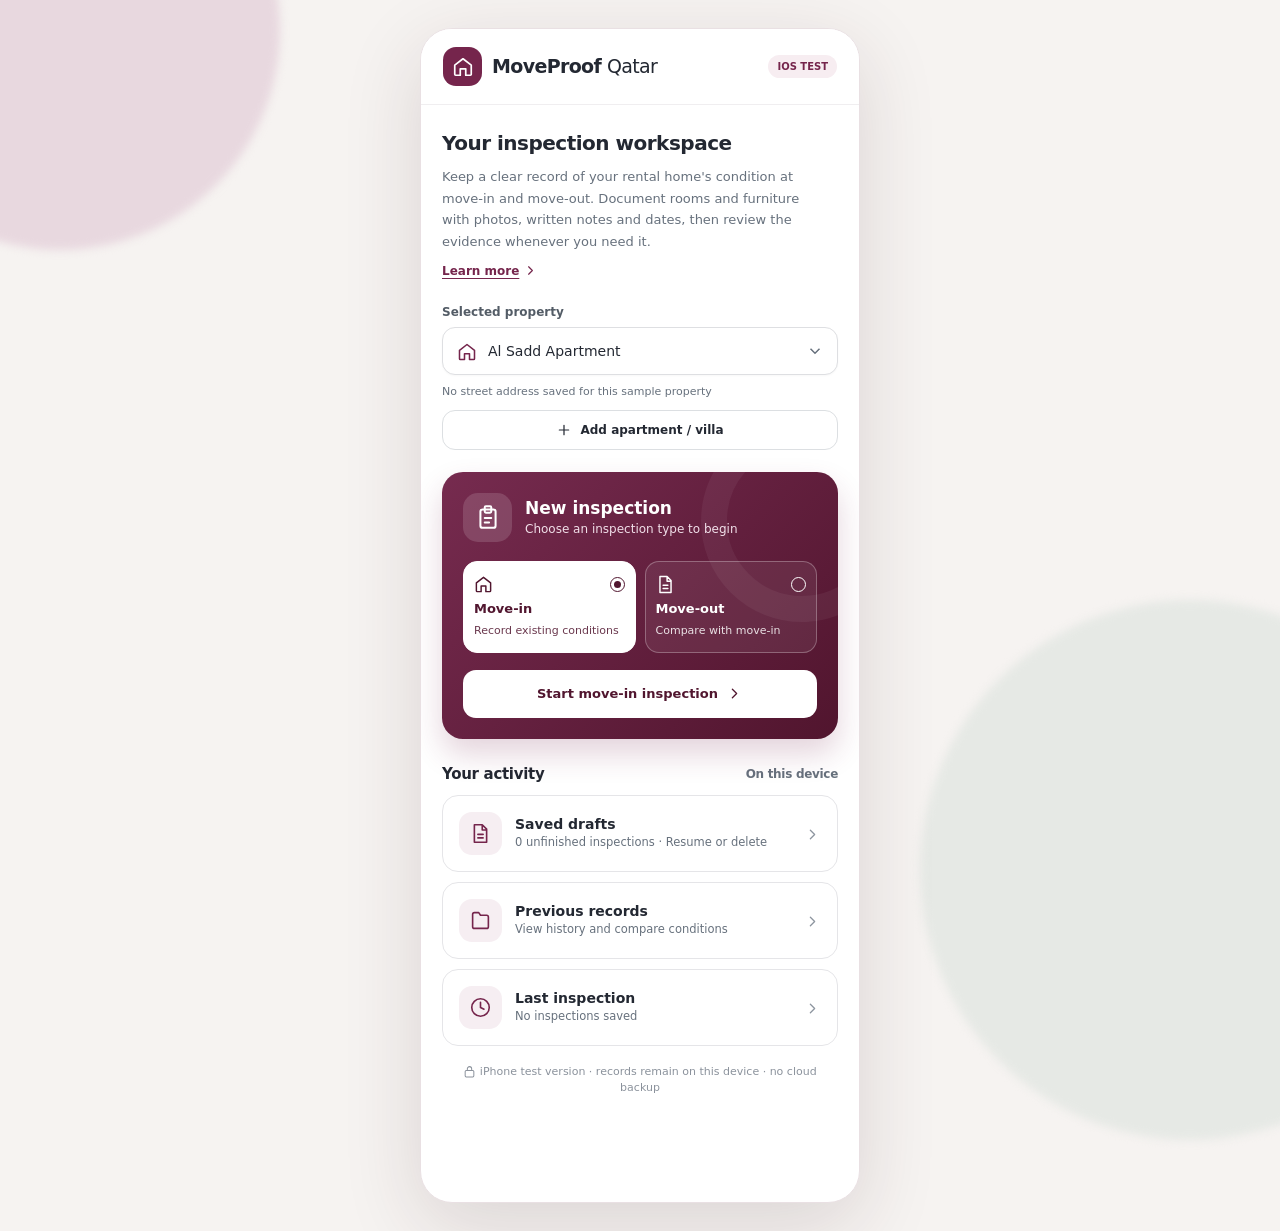
==== docs/index.html @ 50f8988c "Add installable iPhone Safari PWA test build under docs" ====
<!doctype html>
<html lang="en">
<head>
  <meta charset="utf-8">
  <meta name="viewport" content="width=device-width, initial-scale=1, viewport-fit=cover">
  <meta name="theme-color" content="#6b193a">
  <meta name="apple-mobile-web-app-capable" content="yes">
  <meta name="apple-mobile-web-app-status-bar-style" content="default">
  <meta name="apple-mobile-web-app-title" content="MoveProof">
  <meta name="format-detection" content="telephone=no">
  <link rel="manifest" href="./manifest.webmanifest">
  <link rel="icon" type="image/png" href="./icon-192.png">
  <link rel="apple-touch-icon" href="./icon-180.png">
  <meta name="description" content="MoveProof Qatar – local rental property condition inspection prototype">
  <title>MoveProof Qatar · iPhone Test</title>
  <link rel="stylesheet" href="styles.css">
  <script defer src="pwa-media.js"></script>
  <script defer src="app.js"></script>
  <script defer src="pwa-init.js"></script>
</head>
<body>
  <div class="ambient ambient-one" aria-hidden="true"></div>
  <div class="ambient ambient-two" aria-hidden="true"></div>
  <div class="app-frame">
    <main id="app" class="app-surface" aria-live="off"></main>
  </div>
  <div id="toast" class="toast" role="status" aria-live="polite"></div>
  <dialog id="camera-dialog" class="camera-dialog" aria-label="Camera capture">
    <div class="camera-header"><span class="camera-eyebrow">MOVEPROOF · CAMERA</span><button class="icon-btn on-dark" data-camera="close" aria-label="Close camera">✕</button></div>
    <div class="camera-video-wrap"><video id="camera-video" autoplay muted playsinline aria-label="Live camera preview"></video><div class="camera-crosshair" aria-hidden="true"></div></div>
    <p id="camera-hint" class="camera-hint">Position the item clearly in the frame.</p>
    <p class="video-shutter-hint">Tap for photo · Use Record video to capture video</p>
    <div class="camera-actions"><button class="secondary-btn camera-cancel" data-camera="close">Cancel</button><button id="camera-shutter" type="button" class="camera-shutter" data-camera="capture" aria-label="Tap to take photo, hold to open video recorder"><span></span></button><button type="button" class="secondary-btn camera-video-btn" data-camera="record-video" aria-label="Open phone video recorder">Video</button></div>
  </dialog>
  <dialog id="photo-dialog" class="photo-dialog" aria-label="Full photo viewer">
    <div class="photo-view-head"><span id="photo-caption">Saved photograph</span><button type="button" class="photo-view-close" data-photo="close" aria-label="Close full photograph">✕</button></div>
    <div id="photo-stage" class="photo-stage" aria-label="Full photograph; pinch to zoom and drag to pan"><img id="photo-full" alt="Full saved condition photograph" draggable="false"></div>
    <div class="photo-view-controls"><button type="button" data-photo="out" aria-label="Zoom out">−</button><output id="photo-zoom-value">100%</output><button type="button" data-photo="in" aria-label="Zoom in">+</button><button type="button" data-photo="reset">Fit</button></div>
  </dialog>
  <input type="file" id="pwa-photo-capture" accept="image/*" capture="environment" hidden aria-label="Take photo with iPhone camera">
  <input type="file" id="pwa-video-capture" accept="video/*" capture="environment" hidden aria-label="Record video with iPhone camera">
  <input type="file" id="pwa-video-library" accept="video/*" hidden aria-label="Choose saved video">
  <dialog id="pwa-video-dialog" class="pwa-video-dialog" aria-label="Saved video player">
    <div class="pwa-video-head"><span id="pwa-video-caption">Saved inspection video</span><button type="button" id="pwa-video-close" aria-label="Close video">✕</button></div>
    <video id="pwa-video-player" controls playsinline preload="metadata"></video>
    <div class="pwa-video-actions"><button type="button" id="pwa-video-share" class="action-btn">Share / Save copy</button><span>To save to Photos, use the iPhone share sheet.</span></div>
  </dialog>
  <input type="file" id="gallery-input" accept="image/*" hidden aria-label="Choose photograph from device">
  <dialog id="confirm-dialog" class="confirm-dialog" role="alertdialog" aria-modal="true" aria-labelledby="confirm-title" aria-describedby="confirm-description">
    <div class="confirm-panel">
      <div class="confirm-mark" aria-hidden="true">!</div>
      <h2 id="confirm-title">Confirm deletion</h2>
      <p id="confirm-description">This cannot be undone.</p>
      <div class="confirm-actions">
        <button type="button" id="confirm-cancel" class="outline-btn">Cancel</button>
        <button type="button" id="confirm-accept" class="action-btn danger-btn">Delete</button>
      </div>
    </div>
  </dialog>
</body>
</html>
---- docs/styles.css ----
:root{font-family:Inter,ui-sans-serif,system-ui,-apple-system,BlinkMacSystemFont,"Segoe UI",Roboto,Arial,sans-serif;font-synthesis:none;color:#232832;background:#f6f3f1;--wine:#75254c;--wine-dark:#51162f;--wine-soft:#f7edf1;--ink:#232832;--secondary:#67717d;--muted:#98a1ab;--line:#e5e5e8;--card:#fff;--canvas:#faf9f7;--green:#24775e;--green-bg:#edf8f3;--amber:#9b641c;--amber-bg:#fff7e9;--shadow:0 22px 80px rgba(56,27,38,.14)}*{box-sizing:border-box}html,body{margin:0;min-height:100%;scroll-behavior:smooth}body{display:flex;justify-content:center;align-items:flex-start;min-height:100vh;padding:28px 14px;isolation:isolate}button,input,textarea,select{font:inherit}button{cursor:pointer}button:disabled{cursor:not-allowed;opacity:.45}input,textarea,select{accent-color:var(--wine)}:focus-visible{outline:3px solid #b780a0;outline-offset:3px}.ambient{position:fixed;z-index:-1;border-radius:50%;filter:blur(4px)}.ambient-one{width:440px;height:440px;top:-190px;left:-160px;background:#e8d8df}.ambient-two{width:540px;height:540px;right:-180px;bottom:-240px;background:#e6e9e5}.app-frame{width:min(100%,440px);min-height:calc(100dvh - 56px);border:1px solid #e9e0e3;background:#fff;border-radius:32px;overflow:hidden;box-shadow:var(--shadow)}.app-surface{min-height:calc(100dvh - 58px);position:relative}.topbar{height:72px;padding:12px 22px;display:flex;align-items:center;justify-content:space-between;background:#fff;border-bottom:1px solid #f0eef0}.brand{display:flex;align-items:center;gap:10px;min-width:0}.brandmark{background:var(--wine);color:#fff;display:grid;place-items:center;width:39px;height:39px;border-radius:13px}.brandname{font-weight:800;letter-spacing:-.6px;font-size:17px}.brandsub{font-size:10px;letter-spacing:.2px;color:var(--secondary);font-weight:800}.chip{font-size:10px;font-weight:800;color:var(--wine);background:var(--wine-soft);border-radius:99px;padding:6px 9px;white-space:nowrap}.page{padding:22px 21px 105px}.page.dashboard{padding-top:26px}.eyebrow{color:var(--wine);font-size:11px;font-weight:800;letter-spacing:.2px;text-transform:uppercase}.headline{font-size:29px;line-height:1.14;letter-spacing:-1.15px;margin:8px 0 10px;font-weight:780}.subhead{font-size:13px;line-height:1.5;color:var(--secondary);margin:0}.section-title{font-size:15px;font-weight:800;letter-spacing:-.3px;margin:26px 0 12px;display:flex;justify-content:space-between;align-items:center}.section-title small{font-size:12px;color:var(--secondary);font-weight:600}.field-label{display:block;font-size:12px;color:#535c66;font-weight:750;margin:0 0 8px}.input,.select,.textarea{width:100%;min-height:48px;border:1px solid #dedfe2;border-radius:13px;padding:12px 14px;background:#fff;color:var(--ink);font-size:14px;box-shadow:0 1px 2px #1f1e2408}.textarea{min-height:94px;resize:vertical;line-height:1.5}.select{appearance:none;padding-right:36px;background-image:url("data:image/svg+xml,%3Csvg xmlns='http://www.w3.org/2000/svg' width='18' height='18' viewBox='0 0 24 24' fill='none' stroke='%2367717d' stroke-width='2'%3E%3Cpath d='m6 9 6 6 6-6'/%3E%3C/svg%3E");background-repeat:no-repeat;background-position:right 13px center}.input::placeholder,.textarea::placeholder{color:#a2a7ae}.card{background:var(--card);border:1px solid var(--line);border-radius:18px;box-shadow:0 5px 22px #24232e05}.card.soft{background:var(--canvas)}.card-pad{padding:17px}.property-box{position:relative;margin:23px 0 22px}.property-box .select{padding-left:45px;background-color:#fff}.field-icon{position:absolute;left:15px;top:37px;color:var(--wine)}.icon{display:inline-flex;align-items:center;justify-content:center;flex:none;width:20px;height:20px;vertical-align:middle}.icon svg{width:100%;height:100%;stroke:currentColor;fill:none;stroke-width:1.85;stroke-linecap:round;stroke-linejoin:round}.hero-card{border-radius:21px;background:linear-gradient(135deg,#762b4f,#51152e);padding:21px;color:white;box-shadow:0 15px 30px #75254c32;position:relative;overflow:hidden}.hero-card:after{content:"";position:absolute;width:150px;height:150px;right:-65px;top:-52px;border:26px solid #ffffff0d;border-radius:50%;pointer-events:none}.hero-top{display:flex;gap:13px;align-items:center}.hero-icon{width:49px;height:49px;border-radius:15px;background:#ffffff24;display:grid;place-items:center}.hero-top h2{font-size:17px;margin:0 0 4px}.hero-top p{font-size:12px;margin:0;color:#f1dfe9}.choice-grid{margin:19px 0 17px;display:grid;grid-template-columns:1fr 1fr;gap:9px}.choice{background:#ffffff12;border:1.5px solid #ffffff47;border-radius:14px;padding:13px 10px;display:grid;gap:7px;color:#fff;text-align:left;min-height:92px}.choice.selected{background:#fff;color:var(--wine-dark);border-color:white}.choice .choice-header{display:flex;justify-content:space-between;align-items:center;gap:4px;font-size:13px;font-weight:800}.choice .mini-text{font-size:11px;line-height:1.3;opacity:.85}.choice .radio-dot{border:1.5px solid currentColor;border-radius:50%;width:15px;height:15px;display:grid;place-items:center}.choice.selected .radio-dot:after{content:"";width:7px;height:7px;border-radius:50%;background:currentColor}.action-btn,.secondary-btn,.outline-btn{display:inline-flex;align-items:center;justify-content:center;gap:8px;border:0;border-radius:13px;font-weight:760;font-size:13px;min-height:48px;padding:11px 15px;transition:transform .15s,background .15s}.action-btn:active,.outline-btn:active{transform:scale(.99)}.action-btn{color:#fff;background:var(--wine)}.action-btn:hover:not(:disabled){background:var(--wine-dark)}.action-btn.light{background:white;color:var(--wine-dark)}.outline-btn,.secondary-btn{background:#fff;border:1px solid #dcdfe2;color:var(--ink)}.outline-btn:hover:not(:disabled),.secondary-btn:hover:not(:disabled){background:#f6f5f6}.full{width:100%}.row-actions{display:flex;gap:10px}.row-actions>*{flex:1;min-width:0}.quick-link{display:flex;align-items:center;gap:13px;width:100%;padding:16px;border:1px solid var(--line);border-radius:16px;background:#fff;text-align:left;margin-bottom:10px;color:var(--ink)}.quick-link .link-icon{display:grid;place-items:center;width:43px;height:43px;border-radius:13px;background:#f6eef2;color:var(--wine)}.quick-link .grow{flex:1;min-width:0}.quick-link strong{font-size:14px;display:block;margin-bottom:3px}.quick-link small{font-size:11.5px;color:var(--secondary);line-height:1.35;display:block}.quick-link .chevron{color:#8d959f}.nav-header{display:flex;align-items:center;gap:11px;margin-bottom:22px}.back-icon{border:1px solid var(--line);background:#fff;border-radius:12px;min-width:42px;min-height:42px;display:grid;place-items:center;color:var(--ink)}.nav-title{font-size:18px;line-height:1.2;font-weight:800;letter-spacing:-.65px;margin:0}.nav-sub{font-size:11px;color:var(--secondary);margin-top:4px}.stepper{display:flex;justify-content:space-between;position:relative;margin:5px 3px 25px;gap:1px}.stepper:before{content:"";height:2px;background:#e7dbe1;position:absolute;top:15px;left:10%;right:10%;z-index:0}.step{position:relative;z-index:1;display:grid;justify-items:center;gap:7px;color:#9097a0;flex:1;font-size:10px;font-weight:750}.step .num{width:32px;height:32px;border-radius:50%;display:grid;place-items:center;background:white;border:2px solid #e5dfe3;font-size:12px}.step.active{color:var(--wine)}.step.active .num{background:var(--wine);color:#fff;border-color:var(--wine)}.step.done .num{background:#f5eaf0;border-color:#ebd4e0;color:var(--wine)}.room-card{border:1px solid var(--line);border-radius:16px;overflow:hidden;margin:10px 0;background:#fff}.room-head{display:flex;align-items:center;gap:12px;width:100%;min-height:59px;background:white;border:none;text-align:left;padding:12px 14px;color:var(--ink)}.room-head .room-icon{color:var(--wine);background:var(--wine-soft);width:34px;height:34px;border-radius:10px;display:grid;place-items:center}.room-head strong{flex:1;font-size:14px}.room-head small{font-size:11px;color:var(--muted);font-weight:700}.room-body{border-top:1px solid #eff0f1;padding:5px 13px 14px}.item-line{display:flex;align-items:center;gap:10px;min-height:45px;border-bottom:1px solid #f0eff0;font-size:13px;color:#3e4854;cursor:pointer}.item-line:last-of-type{border:0}.item-line input{width:17px;height:17px}.item-line .item-name{flex:1}.item-line .selected-note{font-size:10px;color:var(--green);font-weight:800}.inline-form{background:#faf8f9;padding:13px;border:1px dashed #dcc8d3;border-radius:13px;margin-top:11px}.inline-form-title{display:flex;justify-content:space-between;gap:8px;align-items:center;margin-bottom:10px;font-size:12px;color:var(--wine);font-weight:850}.form-grid{display:grid;gap:10px}.form-grid .field-label{margin-bottom:5px;font-size:11px}.form-grid .input,.form-grid .select{min-height:43px}.form-grid .textarea{min-height:65px}.button-inline{min-height:42px;font-size:12px}.sticky-foot{position:sticky;bottom:0;margin:16px -21px -105px;padding:14px 21px calc(15px + env(safe-area-inset-bottom));background:linear-gradient(#fffffff3,#fff);border-top:1px solid #f0edf0;z-index:4}.small-meta{font-size:11px;color:var(--secondary);line-height:1.45}.pill{display:inline-flex;gap:5px;align-items:center;border-radius:99px;font-weight:800;font-size:10px;padding:6px 9px;background:#f5f5f6;color:#606a75}.pill.success{background:var(--green-bg);color:var(--green)}.pill.warning{background:var(--amber-bg);color:var(--amber)}.section-card{padding:16px;border:1px solid var(--line);background:white;border-radius:17px;margin:13px 0}.section-card h3{margin:0 0 14px;font-size:14px}.condition-grid{display:grid;grid-template-columns:repeat(3,1fr);gap:8px}.condition-choice{padding:12px 4px;border:1.5px solid #e1e2e6;border-radius:12px;display:flex;flex-direction:column;align-items:center;gap:7px;font-size:12px;font-weight:750;cursor:pointer}.condition-choice.selected{background:var(--wine-soft);border-color:var(--wine);color:var(--wine)}.condition-choice input{width:16px;height:16px;margin:0}.photo-drop{border:1.6px dashed #d6c8d0;border-radius:15px;min-height:159px;display:flex;flex-direction:column;justify-content:center;align-items:center;gap:9px;background:#fcfafb;overflow:hidden}.photo-drop .photo-icon{width:53px;height:53px;border-radius:15px;display:grid;place-items:center;color:var(--wine);background:#f6e8ef}.photo-drop .photo-hint{font-size:11px;color:#8b8f99}.photo-drop img{width:100%;max-height:260px;object-fit:contain;display:block}.photo-buttons{display:flex;gap:9px;margin-top:11px}.photo-buttons button{flex:1;min-width:0}.notice{border-radius:13px;padding:13px 13px;display:flex;gap:11px;align-items:flex-start;font-size:12px;line-height:1.5;margin-top:13px;border:1px solid #f0d7b0;background:var(--amber-bg);color:#6d4c1e}.notice.error{border-color:#f0c9ca;background:#fff4f3;color:#843b3d}.notice.success{border-color:#cde6db;background:var(--green-bg);color:#205e49}.notice.neutral{border-color:#dadfe3;background:#f6f7f9;color:#4f5a66}.notice .icon{margin-top:1px}.notice-body{min-width:0;flex:1}.notice-body strong{display:block;margin-bottom:3px}.notice-actions{display:flex;flex-wrap:wrap;gap:8px;margin-top:11px}.notice-actions button{min-height:39px;font-size:11px}.progress-line{display:flex;align-items:center;gap:12px;margin:10px 0 18px}.progress-track{height:8px;border-radius:20px;background:#ece9ec;flex:1;overflow:hidden}.progress-bar{height:100%;background:var(--wine);border-radius:20px}.progress-label{font-size:11px;font-weight:800;color:var(--wine);white-space:nowrap}.review-room{margin-bottom:11px;border-radius:16px;border:1px solid var(--line);background:#fff;overflow:hidden}.review-head{width:100%;padding:15px 13px;background:white;display:flex;align-items:center;gap:9px;border:none;text-align:left;font-weight:760;color:var(--ink);font-size:13px}.review-head strong{flex:1}.review-head .count{font-size:10px;color:var(--secondary)}.review-lines{border-top:1px solid #f2f1f2;padding:0 10px 8px}.review-item{width:100%;display:flex;align-items:center;gap:9px;padding:12px 4px;min-height:47px;color:var(--ink);text-align:left;background:transparent;border:0;border-bottom:1px solid #f2f2f3;font-size:12px}.review-item>span:nth-child(2){flex:1}.review-item .status{font-size:10.5px;font-weight:750}.review-item .status.success{color:var(--green)}.review-item .status.warning{color:var(--amber)}.review-item .status.neutral{color:var(--secondary)}.review-inline{margin:9px 0 12px}.review-inline .notice{margin-top:0}.review-inline .notice-actions button{flex:1}.card-tabs{display:flex;gap:8px;margin:16px 0}.tab{font-weight:750;font-size:12px;padding:10px 13px;border:1px solid #e1dee1;border-radius:10px;background:white;color:#69737e}.tab.active{background:var(--wine);color:#fff;border-color:var(--wine)}.record-card{border:1px solid var(--line);border-radius:16px;background:white;padding:15px;margin-bottom:11px}.record-head{display:flex;justify-content:space-between;align-items:center;gap:10px;margin-bottom:13px}.record-head h3{margin:0;font-size:15px}.record-head small{color:var(--secondary);font-size:11px}.record-preview{border-radius:12px;height:136px;background:#f4f3f5;display:grid;place-items:center;overflow:hidden;color:#acb1b8;margin-bottom:12px}.record-preview img{height:100%;width:100%;object-fit:contain}.record-pairs{display:grid;grid-template-columns:1fr;gap:8px;font-size:12px}.record-pairs span{display:block;font-size:10px;font-weight:800;color:var(--muted);text-transform:uppercase;letter-spacing:.1px;margin-bottom:3px}.record-pairs p{margin:0;line-height:1.45;overflow-wrap:anywhere}.compare-divider{display:flex;align-items:center;gap:10px;justify-content:center;font-size:10px;font-weight:850;letter-spacing:.15px;color:#9b7e8d;margin:12px 0}.compare-divider:before,.compare-divider:after{content:"";height:1px;background:#e5dce1;flex:1}.empty{padding:35px 19px;text-align:center}.empty-icon{display:grid;place-items:center;width:68px;height:68px;margin:0 auto 15px;background:#f7eef3;border-radius:20px;color:var(--wine)}.empty h3{font-size:17px;margin:0 0 7px}.empty p{font-size:12px;line-height:1.5;color:var(--secondary);margin:0 auto 17px;max-width:280px}.mini-label{font-size:10px;color:var(--secondary);font-weight:750;letter-spacing:.15px;text-transform:uppercase}.filter-grid{display:grid;gap:12px}.timeline-dot{width:8px;height:8px;background:var(--wine);border-radius:50%;display:inline-block}.footer-note{font-size:11px;line-height:1.5;color:#8b929c;text-align:center;margin:18px 0 0}.toast{position:fixed;bottom:28px;left:50%;transform:translate(-50%,18px);background:#1e2530;color:#fff;z-index:10000;padding:13px 18px;border-radius:12px;box-shadow:0 12px 35px #0003;font-size:12px;font-weight:650;max-width:calc(100vw - 30px);opacity:0;pointer-events:none;transition:all .22s}.toast.show{opacity:1;transform:translate(-50%,0)}.camera-dialog{width:min(430px,calc(100vw - 20px));background:#111218;border:1px solid #373844;border-radius:22px;padding:0;color:white;box-shadow:0 24px 100px #0008;overflow:hidden}.camera-dialog::backdrop{background:rgba(6,6,12,.79)}.camera-header{display:flex;align-items:center;justify-content:space-between;padding:18px 18px 12px}.camera-eyebrow{font-size:11px;letter-spacing:.2px;font-weight:800;color:#d9b5c9}.icon-btn{border:0;border-radius:9px;background:transparent;color:var(--ink);display:grid;place-items:center;min-height:35px;min-width:35px}.on-dark{background:#ffffff1a;color:white}.camera-video-wrap{position:relative;margin:0 13px;background:#000;height:min(53vh,430px);border-radius:12px;overflow:hidden}.camera-video-wrap video{height:100%;width:100%;object-fit:cover}.camera-crosshair{position:absolute;inset:12%;border:1px solid #ffffff45;border-radius:12px;pointer-events:none}.camera-hint{font-size:12px;color:#c5c3cc;text-align:center;margin:13px 12px}.camera-actions{display:flex;justify-content:space-around;align-items:center;padding:5px 19px 23px}.camera-cancel{background:#2a2b34;color:#fff;border:0}.camera-shutter{width:70px;height:70px;border-radius:50%;border:4px solid #f9f9f9;background:#ffffff28;display:grid;place-items:center}.camera-shutter span{display:block;width:53px;height:53px;background:#fff;border-radius:50%}.camera-spacer{width:65px}.help-row{display:flex;align-items:center;gap:6px;font-size:11px;color:var(--secondary)}@media(max-width:520px){body{padding:0;background:#fff}.ambient{display:none}.app-frame{width:100%;min-height:100dvh;border:0;border-radius:0;box-shadow:none}.app-surface{min-height:100dvh}.page{padding-left:19px;padding-right:19px}.sticky-foot{margin-left:-19px;margin-right:-19px;padding-left:19px;padding-right:19px}.topbar{padding:9px 19px}}@media(prefers-reduced-motion:reduce){*,*:before,*:after{scroll-behavior:auto!important;transition:none!important}}

/* Version 0.2: property addresses and full-photo viewing */
.property-address{font-size:11px;line-height:1.45;color:var(--secondary);margin:9px 0 0;overflow-wrap:anywhere}
.add-property-btn{margin-top:10px;width:100%;min-height:40px;justify-content:center}
.add-property-form{margin-top:10px}
.add-property-form .row-actions>*{flex:1}
.condition-description-label{display:block;margin-top:15px}
.photo-preview-button,.record-photo-button{width:100%;height:100%;border:0;background:transparent;display:flex;flex-direction:column;align-items:center;justify-content:center;padding:0;cursor:zoom-in;color:var(--wine)}
.photo-preview-button img{object-fit:contain;max-height:250px;width:100%;height:auto}
.record-photo-button img{height:104px;width:100%;object-fit:contain}
.preview-caption{display:flex;align-items:center;justify-content:center;gap:5px;min-height:27px;font-size:11px;font-weight:750;color:var(--wine);padding:3px 8px}
.record-photo-button .preview-caption{height:31px}
.photo-dialog{inset:0;width:100vw;max-width:100vw;height:100dvh;max-height:100dvh;margin:0;background:#090a0d;color:#fff;padding:0;border:0;border-radius:0;overflow:hidden;box-sizing:border-box}
.photo-dialog::backdrop{background:#000}
.photo-view-head{display:flex;align-items:center;gap:12px;justify-content:space-between;min-height:60px;padding:12px 15px;padding-top:calc(12px + env(safe-area-inset-top));font-size:12px;font-weight:650;box-sizing:border-box}
.photo-view-head span{flex:1;white-space:nowrap;overflow:hidden;text-overflow:ellipsis}
.photo-view-close{border:1px solid #575961;background:#27282e;color:white;border-radius:12px;height:40px;width:40px;font-size:20px}
.photo-stage{height:calc(100dvh - 145px - env(safe-area-inset-top) - env(safe-area-inset-bottom));width:100%;display:flex;align-items:center;justify-content:center;overflow:hidden;touch-action:none;user-select:none;overscroll-behavior:contain;background:#0e0f13}
.photo-stage img{display:block;max-width:100%;max-height:100%;width:auto;height:auto;object-fit:contain;transform-origin:center center;will-change:transform;pointer-events:none;user-select:none}
.photo-view-controls{min-height:75px;padding-bottom:env(safe-area-inset-bottom);display:flex;align-items:center;justify-content:center;gap:14px;box-sizing:border-box}
.photo-view-controls button{min-width:49px;min-height:43px;background:#27282e;color:white;border:1px solid #575961;border-radius:12px;font-size:18px}
.photo-view-controls output{min-width:49px;text-align:center;font-size:12px;font-weight:750}

/* Version 0.3: make absence of photo explicit, never mimic a photo placeholder. */
.no-photo-label{display:flex;flex-direction:column;align-items:center;justify-content:center;gap:7px;color:#69737e;font-size:12px;font-weight:750;text-align:center;padding:10px}
.no-photo-label .icon{color:#9aa1aa}.no-photo-label small{color:#87909b;font-size:10px;font-weight:500}


/* Version 0.4: simplified entry screen, saved drafts and three-step record navigation. */
.topbar{height:76px}
.brandname{font-size:19px;letter-spacing:-.65px;line-height:1.1}
.dashboard-intro{padding:0 0 3px}
.workspace-title{font-size:20px;line-height:1.22;letter-spacing:-.5px;font-weight:820;margin:0 0 11px;color:var(--ink)}
.dashboard-intro .subhead{font-size:13px;line-height:1.65;max-width:46ch}
.learn-more-link{border:0;background:transparent;color:var(--wine);display:inline-flex;gap:4px;align-items:center;font-weight:800;font-size:12px;padding:11px 0 0;text-decoration:underline;text-underline-offset:3px}
.flow-title{font-size:23px;line-height:1.2;letter-spacing:-.7px;margin:9px 0 9px;font-weight:820}
.guide-stack{display:grid;gap:12px;margin:24px 0 18px}
.guide-step{border:1px solid var(--line);border-radius:18px;display:flex;gap:13px;align-items:flex-start;padding:18px;background:#fff}
.guide-number{background:var(--wine-soft);color:var(--wine);font-weight:800;width:31px;height:31px;display:grid;place-items:center;border-radius:10px;flex:none}
.guide-step h3{font-size:15px;margin:2px 0 7px}.guide-step p{font-size:12px;color:var(--secondary);line-height:1.6;margin:0}
.draft-card{margin-top:15px;border:1px solid var(--line);border-radius:18px;padding:16px;background:#fff}
.draft-card-main{display:flex;align-items:flex-start;gap:12px}
.draft-card-main h3{margin:0 0 5px;font-size:15px}.draft-card-main p{font-size:12px;margin:0 0 5px;color:var(--secondary)}.draft-card-main small{font-size:11px;color:var(--muted)}
.item-badge{display:inline-grid;place-items:center;width:43px;height:43px;flex:none;background:var(--wine-soft);border-radius:14px;color:var(--wine)}
.draft-actions{display:grid;grid-template-columns:minmax(0,1fr) auto;gap:9px;margin-top:16px}
.draft-actions .action-btn,.draft-actions .outline-btn{min-height:43px;padding:10px 14px}
.delete-draft{color:#8c2847;border-color:#e4cdd7}
.history-property-list{display:grid;gap:12px;margin-top:21px}
.history-property{border:1px solid var(--line);border-radius:17px;background:#fff;min-height:90px;padding:17px 14px;display:flex;gap:12px;align-items:center;text-align:left;color:var(--ink);width:100%}
.history-property:active,.history-item:active{background:var(--wine-soft)}
.history-property .grow{min-width:0;display:grid;gap:4px}
.history-property strong{font-size:15px}.history-property small{font-size:11px;color:var(--secondary);line-height:1.45}
.history-count{font-size:11px;font-weight:700;color:var(--wine)}
.history-property>.icon:last-child{color:var(--secondary)}
.history-context{margin:18px 0 20px;display:flex;gap:10px;align-items:center;background:var(--canvas);border:1px solid var(--line);border-radius:13px;padding:13px;color:var(--wine)}
.history-context div{display:grid;gap:3px}.history-context strong{font-size:12px;color:var(--ink)}.history-context small{font-size:11px;color:var(--secondary)}
.history-room{margin:11px 0}
.history-item-list{border-top:1px solid var(--line);padding:4px 15px 12px}
.history-item{display:flex;align-items:center;gap:12px;width:100%;background:transparent;border:0;border-bottom:1px solid #eeedef;padding:15px 3px;text-align:left;color:var(--ink)}
.history-item:last-child{border-bottom:0}
.history-item>span:first-child{flex:1;font-size:13px;font-weight:670}
.history-item small{font-size:11px;color:var(--secondary)}
.history-item>.icon:last-child{color:var(--muted)}
.history-summary{display:flex;align-items:center;gap:8px;border-radius:12px;background:var(--wine-soft);color:var(--wine);font-size:12px;font-weight:750;padding:12px;margin:18px 0 13px}
@media(max-width:520px){.brandname{font-size:19px}.workspace-title{font-size:21px}.dashboard-intro .subhead{font-size:13px}}

/* v0.6 — compact uppercase labels, home navigation, move-out checklist and gallery video evidence. */
.nav-copy{flex:1;min-width:0}.home-icon{flex:none;border:1px solid #e9dce2;background:#f9f3f6;color:var(--wine);width:43px;height:43px;border-radius:12px;display:grid;place-items:center;cursor:pointer}.home-icon:hover{background:#f2e6ed}.nav-sub{overflow-wrap:anywhere}
.moveout-overview{border:1px solid #e6d8df;border-radius:17px;padding:17px;margin:20px 0 16px;background:linear-gradient(145deg,#fcf8fa,#fff)}.moveout-top{display:flex;align-items:center;justify-content:space-between;gap:10px}.moveout-top strong{font-size:15px;display:block}.moveout-top small{color:var(--secondary);font-size:11px;display:block;margin-top:5px}.moveout-count{background:#f5eaf0;color:var(--wine);border-radius:12px;padding:8px 11px;font-size:14px;font-weight:800}.moveout-progress{height:7px;border-radius:9px;overflow:hidden;background:#edebed;margin:15px 0 10px}.moveout-progress>span{display:block;height:100%;background:var(--green);border-radius:9px}.moveout-overview p{font-size:12px;line-height:1.5;color:var(--secondary);margin:9px 0 13px}.moveout-prompt{margin-top:16px;border:1px solid #ebd6c1;background:#fff9f1;padding:16px;border-radius:15px}.moveout-prompt strong{font-size:14px}.moveout-prompt p{color:#705b45;font-size:12px;line-height:1.5}.history-progress{display:inline-block;font-size:11px;line-height:1.4;padding:5px 8px;border-radius:9px;margin-top:7px;font-weight:740}.history-progress.needs-action{background:var(--amber-bg);color:var(--amber)}.history-progress.is-complete{background:var(--green-bg);color:var(--green)}.history-item small{text-align:right;max-width:50%;line-height:1.4}
.completed-panel{margin:24px 0 20px;text-align:center;padding:26px 16px;border-radius:19px;border:1px solid #d8efe2;background:#f5fcf8;color:var(--green)}.completed-panel .icon{margin-bottom:10px}.completed-panel h2{font-size:19px;color:var(--ink);line-height:1.25;margin:4px 0 7px}.completed-panel p{font-size:12px;color:var(--secondary);line-height:1.6;margin:0}
.baseline-card{background:#fbf8fa;border-color:#eadce4}.baseline-card h3{margin-bottom:10px}.baseline-info{display:flex;align-items:start;flex-wrap:wrap;gap:7px 9px}.baseline-info p{flex-basis:100%;font-size:12px;line-height:1.5;color:#4d5560;margin:0}.baseline-info .outline-btn{font-size:12px}
.capture-helper{font-size:11px;color:var(--secondary);margin:8px 0}.video-evidence{display:flex;align-items:center;flex-wrap:wrap;gap:7px;border-top:1px solid var(--line);padding-top:11px;margin-top:12px}.video-evidence .small-meta{flex:1;min-width:155px}.video-saved{font-size:11px;font-weight:750;color:var(--green);display:flex;align-items:center;gap:5px;width:100%}.record-video{border-top:1px solid var(--line);display:flex;flex-wrap:wrap;gap:9px;align-items:center;justify-content:space-between;padding:13px 14px}.record-video span{font-size:11px;color:var(--secondary);display:flex;align-items:center;gap:5px}.record-video button{white-space:nowrap}
.video-shutter-hint{color:#ebdbe5;text-align:center;font-size:11px;margin:3px 0 10px;letter-spacing:normal}.camera-shutter{touch-action:manipulation;-webkit-touch-callout:none;user-select:none}.camera-video-btn{color:#fff;background:#ffffff22;border-color:#ffffff50;min-height:42px;padding:7px 9px;font-size:12px}.camera-actions{justify-content:space-between}.camera-actions>.camera-cancel,.camera-actions>.camera-video-btn{max-width:100px}
@media(max-width:360px){.nav-header{gap:7px}.back-icon,.home-icon{min-width:38px;width:38px;height:38px}.history-item small{font-size:10px}.camera-actions>.camera-cancel,.camera-actions>.camera-video-btn{font-size:11px;padding:6px}}

/* v0.7 — explicit, accessible delete confirmations and record-specific delete action. */
.delete-record-icon{border:1px solid #f2d6dd;border-radius:10px;background:#fff7f8;color:#9d314c;min-width:36px;min-height:36px;display:grid;place-items:center;padding:6px;flex:none}
.delete-record-icon:active{background:#f7e0e6}
.record-head{gap:9px}.record-head small{margin-left:auto}.record-head h3{min-width:0}
.confirm-dialog{position:fixed;inset:0;width:min(92vw,410px);max-width:410px;max-height:min(86vh,600px);margin:auto;padding:0;border:0;border-radius:20px;background:#fff;color:var(--ink);box-shadow:0 22px 90px #22132357;overflow:auto}
.confirm-dialog::backdrop{background:#101218ad}
.confirm-panel{padding:25px 21px 23px;text-align:center}
.confirm-mark{margin:0 auto 13px;width:44px;height:44px;border-radius:50%;background:#fff1f3;border:1px solid #f2d2d9;color:#a22e4c;font-size:28px;font-weight:800;display:grid;place-items:center}
.confirm-panel h2{font-size:19px;margin:0 0 9px;line-height:1.3;font-weight:800}
.confirm-panel p{font-size:13px;line-height:1.6;color:var(--secondary);margin:0 0 23px;overflow-wrap:anywhere}
.confirm-actions{display:flex;gap:10px}.confirm-actions>*{flex:1;min-width:0}
.danger-btn{background:#a52f4b;color:#fff}.danger-btn:hover:not(:disabled){background:#832239}

/* iPhone Safari / Home Screen test build. */
@media(max-width:540px){body{padding:0;background:#fff}.app-frame{width:100%;max-width:none;min-height:100dvh;box-shadow:none;border:0;border-radius:0}.app-surface{min-height:100dvh}.page{padding-bottom:calc(105px + env(safe-area-inset-bottom))}.topbar{padding-top:max(12px,env(safe-area-inset-top));height:calc(76px + env(safe-area-inset-top))}.sticky-foot{padding-bottom:calc(12px + env(safe-area-inset-bottom))}}
html,body{overscroll-behavior-y:none;-webkit-text-size-adjust:100%}
.pwa-video-dialog{position:fixed;inset:0;width:min(98vw,660px);max-width:660px;max-height:94dvh;border:0;border-radius:17px;padding:0;background:#171921;color:white;box-shadow:0 15px 60px #0007;overflow:auto}
.pwa-video-dialog::backdrop{background:#000c}
.pwa-video-head{min-height:56px;padding:12px 15px;display:flex;justify-content:space-between;align-items:center;gap:8px;font-size:13px;font-weight:700}
.pwa-video-head>span{overflow-wrap:anywhere}
.pwa-video-head button{width:42px;height:42px;flex:none;border-radius:11px;border:1px solid #ccc5;background:#fff2;color:white;font-size:23px}
#pwa-video-player{display:block;max-height:62dvh;width:100%;background:black}
.pwa-video-actions{padding:14px 15px 22px;display:flex;flex-wrap:wrap;gap:10px;align-items:center}
.pwa-video-actions button{min-width:150px}
.pwa-video-actions span{font-size:11px;color:#ddd;line-height:1.4}
@media(display-mode:standalone){body{background:white}}
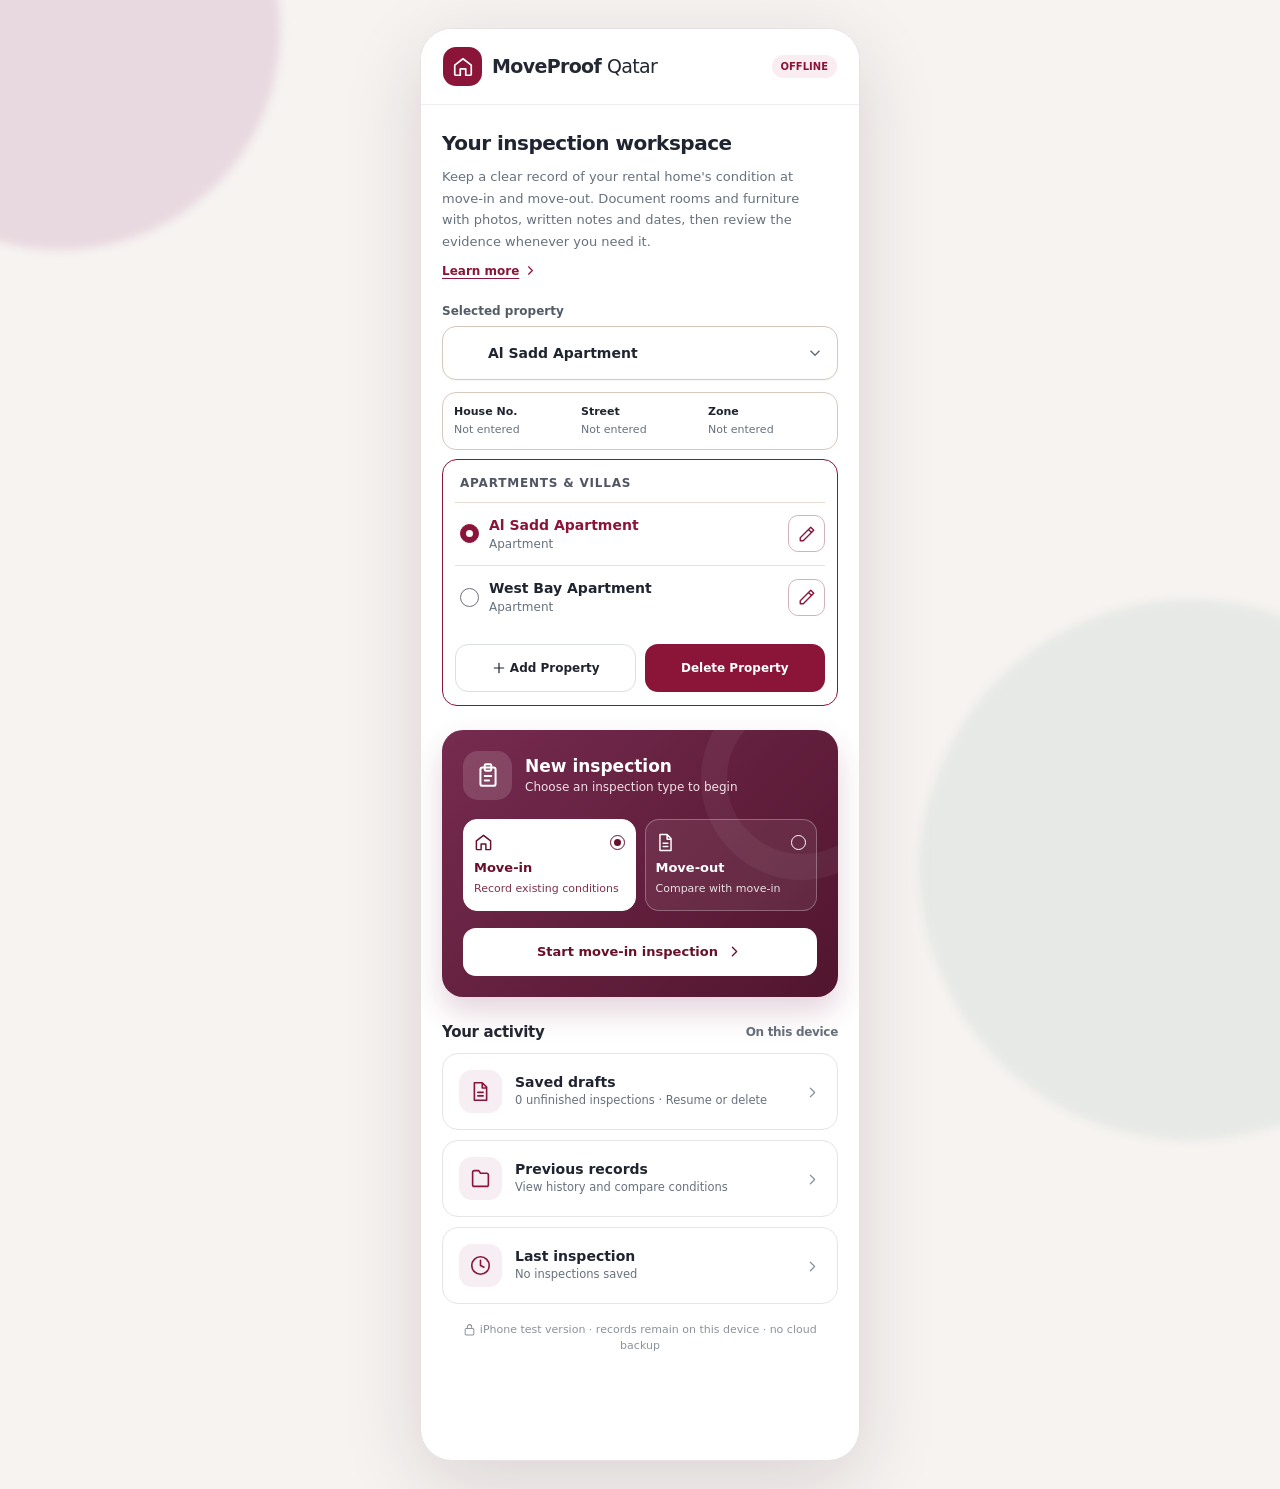
==== commit 0de89d55: "Add Qatar palette and editable property manager for Android and iOS" ====
--- a/docs/index.html
+++ b/docs/index.html
@@ -3,7 +3,7 @@
 <head>
   <meta charset="utf-8">
   <meta name="viewport" content="width=device-width, initial-scale=1, viewport-fit=cover">
-  <meta name="theme-color" content="#6b193a">
+  <meta name="theme-color" content="#8A1538">
   <meta name="apple-mobile-web-app-capable" content="yes">
   <meta name="apple-mobile-web-app-status-bar-style" content="default">
   <meta name="apple-mobile-web-app-title" content="MoveProof">
--- a/docs/styles.css
+++ b/docs/styles.css
@@ -100,3 +100,40 @@
 .pwa-video-actions button{min-width:150px}
 .pwa-video-actions span{font-size:11px;color:#ddd;line-height:1.4}
 @media(display-mode:standalone){body{background:white}}
+
+/* Added Qatar-inspired palette above the retained original palette tokens. */
+:root{--palette-maroon:#8A1538;--palette-sand:#E9DDC9;--palette-off-white:#F8F6F4;--palette-white:#FFFFFF;--palette-dark:#1F2430;--legacy-wine:#75254c;--legacy-wine-dark:#51162f;--legacy-ink:#232832;--wine:var(--palette-maroon);--wine-dark:#68102a;--wine-soft:#faedf1;--ink:var(--palette-dark);--canvas:var(--palette-off-white);--sand:var(--palette-sand);--card:var(--palette-white)}
+/* Property selection and management. */
+.property-manager{margin-top:22px;margin-bottom:24px}
+.property-primary-select{width:100%;height:54px;padding:12px 36px 12px 15px;border-radius:14px;border:1px solid #d7c8be;background-color:#fff;font-size:14px;font-weight:650;color:var(--ink)}
+.property-address-bar{display:grid;grid-template-columns:repeat(3,minmax(0,1fr));gap:9px;border:1px solid #d7c8be;border-radius:14px;background:#fff;margin-top:12px;padding:12px 11px}
+.property-address-bar>div{display:grid;gap:5px;min-width:0}
+.property-address-bar strong{font-size:11px;color:var(--ink)}.property-address-bar span{font-size:11px;line-height:1.3;color:var(--secondary);overflow-wrap:anywhere}
+.property-list-panel{border:1px solid var(--wine);border-radius:15px;background:#fff;margin-top:9px;padding:16px 12px 13px}
+.property-list-panel>h3{margin:0;padding:0 5px 12px;border-bottom:1px solid #e7dad3;font-size:12px;font-weight:800;letter-spacing:.8px;color:#525563}
+.property-list{display:grid}
+.property-row{display:flex;gap:8px;align-items:center;min-height:63px;border-bottom:1px solid #eae0dc}
+.property-row:last-child{border-bottom:0}
+.property-choose{display:flex;flex:1;align-items:center;gap:10px;text-align:left;border:0;background:transparent;min-width:0;min-height:62px;padding:8px 5px;color:var(--ink)}
+.property-radio{width:19px;height:19px;border:1.6px solid #6f717a;border-radius:50%;display:inline-block;flex:none;position:relative}
+.property-row.is-selected .property-radio{border-color:var(--wine);background:var(--wine)}
+.property-row.is-selected .property-radio::after{content:'';position:absolute;inset:5px;border-radius:50%;background:white}
+.property-identity{display:grid;gap:4px;min-width:0}.property-identity strong{font-size:14px;overflow-wrap:anywhere}.property-row.is-selected .property-identity strong{color:var(--wine)}.property-identity small{font-size:12px;color:var(--secondary)}
+.property-small-action{min-height:37px;min-width:37px;border:1px solid #d7b0be;border-radius:10px;background:#fff;color:var(--wine);display:grid;place-items:center;flex:none}
+.property-small-action:focus-visible,.property-choose:focus-visible{outline:2px solid var(--wine);outline-offset:2px}
+.property-manager-actions{display:grid;grid-template-columns:1fr 1fr;gap:9px;margin-top:15px}
+.property-manager-actions .action-btn,.property-manager-actions .outline-btn{min-height:48px;font-size:12px;padding:10px 5px;display:flex;align-items:center;justify-content:center;gap:3px}
+.property-manager-actions:has([data-a="toggle-delete-property-mode"]:only-child){grid-template-columns:1fr}
+.property-delete-hint{font-size:11px;color:var(--secondary);line-height:1.5;margin:10px 3px 0}
+.property-modal-backdrop{position:fixed;inset:0;z-index:150;background:rgba(31,36,48,.58);display:flex;justify-content:center;align-items:flex-end;padding:12px max(10px,env(safe-area-inset-right)) max(12px,env(safe-area-inset-bottom)) max(10px,env(safe-area-inset-left))}
+.property-modal{width:100%;max-width:440px;max-height:calc(100dvh - 24px);overflow-y:auto;background:white;border-radius:22px;padding:24px 19px 18px;color:var(--ink);box-shadow:0 12px 50px #0004}
+.property-modal h2{margin:0 0 14px;font-size:22px;font-weight:800;line-height:1.25}
+.property-modal .field-label{display:block;margin:12px 0 7px;font-size:13px;font-weight:750}
+.property-modal .input,.property-modal .select{width:100%;min-height:48px;border:1px solid #cbb9b0;border-radius:12px;background:#fff;font-size:14px;padding:10px 13px;margin:0}
+.property-modal .input[aria-invalid="true"]{border-color:#b71e48;box-shadow:0 0 0 1px #b71e4826}
+.property-input-error{display:block;font-size:11px;color:#a31536;margin:3px 0 0;min-height:0}
+.property-input-error:empty{display:none}
+.property-form-actions{display:grid;grid-template-columns:1fr 1fr;gap:9px;margin-top:20px}
+.property-form-actions>.action-btn,.property-form-actions>.outline-btn{min-height:50px;font-size:13px;padding:10px}
+.property-form-footnote{text-align:center;font-size:10px;color:var(--secondary);margin:11px 0 0}
+@media(max-width:375px){.property-list-panel{padding:13px 9px}.property-manager-actions .action-btn,.property-manager-actions .outline-btn{font-size:11px}.property-modal{padding:20px 16px 16px}}
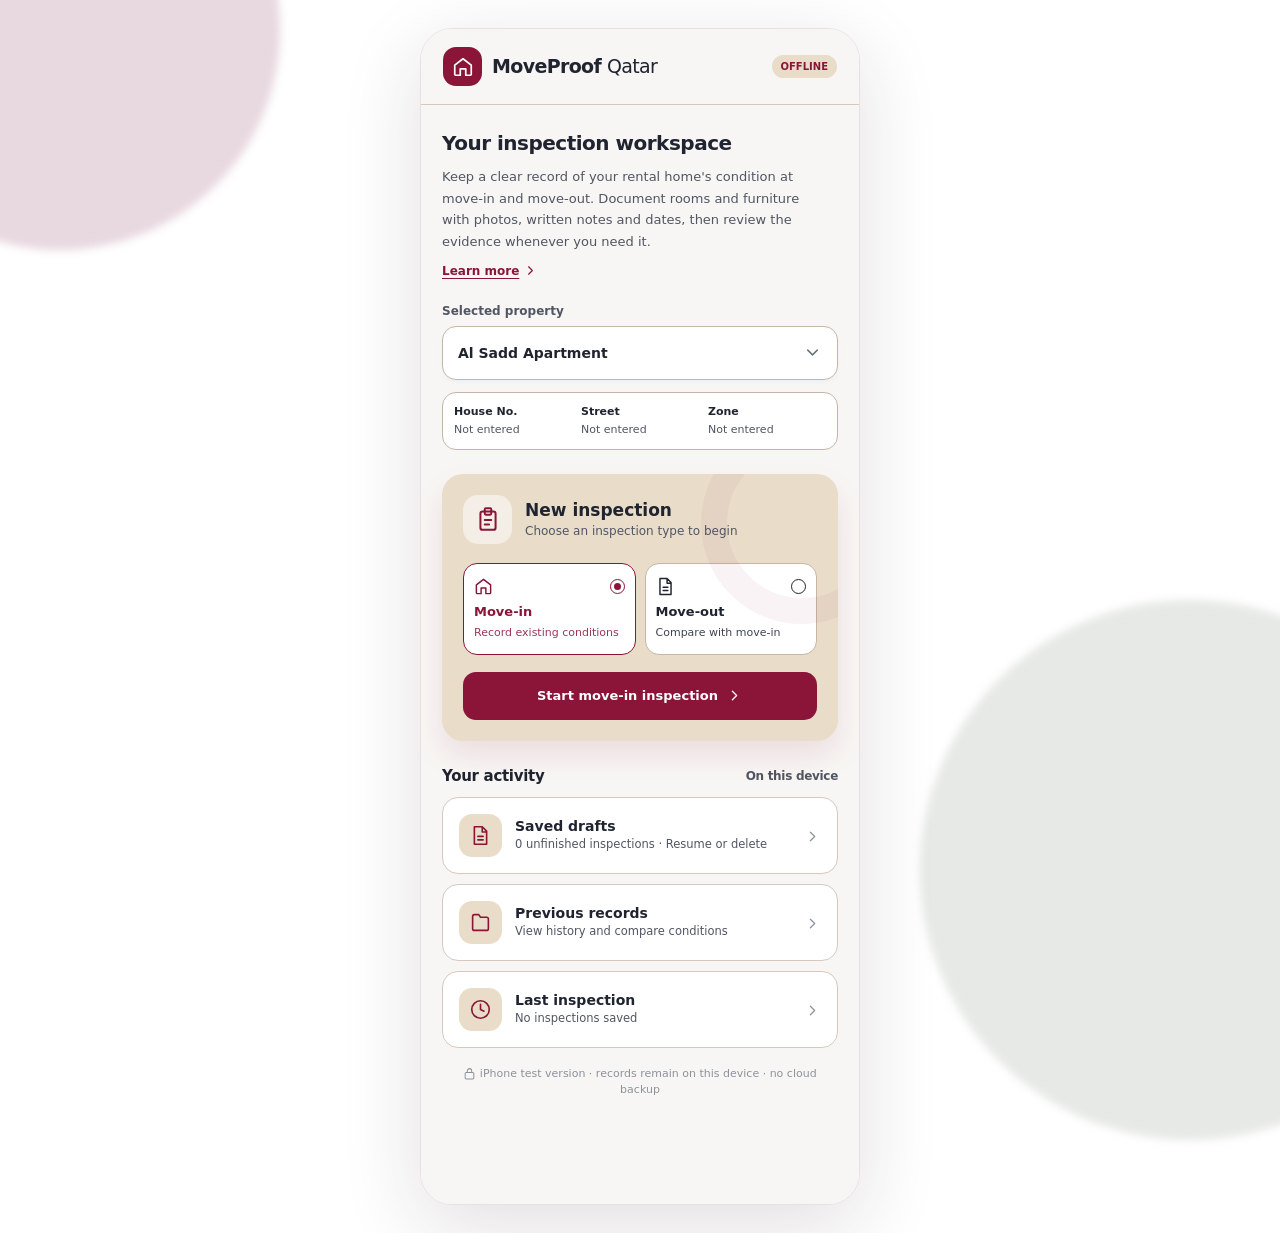
==== commit 1cbbe8ff: "Add per-property inspection deletion and refresh iPhone PWA assets" ====
--- a/docs/index.html
+++ b/docs/index.html
@@ -13,10 +13,10 @@
   <link rel="apple-touch-icon" href="./icon-180.png">
   <meta name="description" content="MoveProof Qatar – local rental property condition inspection prototype">
   <title>MoveProof Qatar · iPhone Test</title>
-  <link rel="stylesheet" href="styles.css">
+  <link rel="stylesheet" href="styles.css?v=mp-20261118-history-delete-v1">
   <script defer src="pwa-media.js"></script>
-  <script defer src="app.js"></script>
-  <script defer src="pwa-init.js"></script>
+  <script defer src="app.js?v=mp-20261118-history-delete-v1"></script>
+  <script defer src="pwa-init.js?v=mp-20261118-history-delete-v1"></script>
 </head>
 <body>
   <div class="ambient ambient-one" aria-hidden="true"></div>
--- a/docs/styles.css
+++ b/docs/styles.css
@@ -105,11 +105,15 @@
 :root{--palette-maroon:#8A1538;--palette-sand:#E9DDC9;--palette-off-white:#F8F6F4;--palette-white:#FFFFFF;--palette-dark:#1F2430;--legacy-wine:#75254c;--legacy-wine-dark:#51162f;--legacy-ink:#232832;--wine:var(--palette-maroon);--wine-dark:#68102a;--wine-soft:#faedf1;--ink:var(--palette-dark);--canvas:var(--palette-off-white);--sand:var(--palette-sand);--card:var(--palette-white)}
 /* Property selection and management. */
 .property-manager{margin-top:22px;margin-bottom:24px}
-.property-primary-select{width:100%;height:54px;padding:12px 36px 12px 15px;border-radius:14px;border:1px solid #d7c8be;background-color:#fff;font-size:14px;font-weight:650;color:var(--ink)}
+.property-primary-trigger{width:100%;min-height:54px;padding:12px 15px;border-radius:14px;border:1px solid #d7c8be;background:#fff;font-size:14px;font-weight:650;color:var(--ink);display:flex;align-items:center;justify-content:space-between;gap:12px;text-align:left;cursor:pointer;box-shadow:0 2px 4px #1f243008}
+.property-primary-trigger>span:first-child{flex:1;min-width:0;overflow-wrap:anywhere}
+.property-primary-trigger>.icon{flex:none;color:#69717a;transition:transform .15s ease}
+.property-primary-trigger[aria-expanded="true"]{border-color:var(--wine);border-bottom-left-radius:11px;border-bottom-right-radius:11px}
+.property-primary-trigger:focus-visible{outline:3px solid #8a153855;outline-offset:2px}
 .property-address-bar{display:grid;grid-template-columns:repeat(3,minmax(0,1fr));gap:9px;border:1px solid #d7c8be;border-radius:14px;background:#fff;margin-top:12px;padding:12px 11px}
 .property-address-bar>div{display:grid;gap:5px;min-width:0}
 .property-address-bar strong{font-size:11px;color:var(--ink)}.property-address-bar span{font-size:11px;line-height:1.3;color:var(--secondary);overflow-wrap:anywhere}
-.property-list-panel{border:1px solid var(--wine);border-radius:15px;background:#fff;margin-top:9px;padding:16px 12px 13px}
+.property-list-panel{border:1px solid var(--wine);border-radius:15px;background:#fff;margin-top:9px;padding:16px 12px 13px;box-shadow:0 8px 28px #1f24300c}
 .property-list-panel>h3{margin:0;padding:0 5px 12px;border-bottom:1px solid #e7dad3;font-size:12px;font-weight:800;letter-spacing:.8px;color:#525563}
 .property-list{display:grid}
 .property-row{display:flex;gap:8px;align-items:center;min-height:63px;border-bottom:1px solid #eae0dc}
@@ -137,3 +141,124 @@
 .property-form-actions>.action-btn,.property-form-actions>.outline-btn{min-height:50px;font-size:13px;padding:10px}
 .property-form-footnote{text-align:center;font-size:10px;color:var(--secondary);margin:11px 0 0}
 @media(max-width:375px){.property-list-panel{padding:13px 9px}.property-manager-actions .action-btn,.property-manager-actions .outline-btn{font-size:11px}.property-modal{padding:20px 16px 16px}}
+/* Brand accent rollout: sand is a supporting surface, maroon remains the action color. */
+:root{--sand-border:#cbb89a;--sand-tint:#f3ebdf}
+.property-primary-trigger{background:var(--palette-sand);border-color:var(--sand-border)}
+.property-primary-trigger[aria-expanded="true"]{background:var(--palette-sand);border-color:var(--wine)}
+.property-address-bar{background:var(--palette-sand);border-color:var(--sand-border)}
+.property-address-bar span{color:#434956}
+.property-list-panel{background:var(--palette-off-white)}
+.property-list-panel>h3{background:var(--palette-sand);color:var(--palette-dark);border-bottom:0;border-radius:9px;padding:10px 12px;margin-bottom:7px}
+.property-row.is-selected{background:var(--sand-tint);border-radius:10px}
+.property-choose:hover{background:#e9ddc955;border-radius:10px}
+.property-small-action{background:var(--palette-sand);border-color:var(--sand-border)}
+.property-manager-actions .outline-btn{background:var(--palette-sand);border-color:var(--wine);color:var(--wine)}
+.property-manager-actions .outline-btn:hover:not(:disabled){background:var(--sand-tint)}
+.property-modal h2{border-bottom:3px solid var(--palette-sand);padding-bottom:11px}
+.property-modal .input:focus-visible,.property-modal .select:focus-visible{border-color:var(--wine);outline:3px solid #e9ddc9;outline-offset:1px}
+.property-form-footnote{color:#515763}
+.secondary-btn{background:var(--palette-sand);border-color:var(--sand-border);color:var(--palette-dark)}
+.secondary-btn:hover:not(:disabled){background:var(--sand-tint)}
+.quick-link .link-icon{background:var(--palette-sand);color:var(--wine)}
+.tab:not(.active){background:var(--palette-sand);border-color:var(--sand-border);color:var(--palette-dark)}
+.pill:not(.success):not(.warning){background:var(--palette-sand);color:var(--palette-dark)}
+.notice.neutral{background:var(--palette-sand);border-color:var(--sand-border);color:var(--palette-dark)}
+.empty-icon{background:var(--palette-sand);color:var(--wine)}
+.confirm-mark{background:var(--palette-sand);border-color:var(--sand-border);color:var(--wine)}
+.record-preview{background:var(--sand-tint)}
+.hero-card:after{border-color:#e9ddc92b}
+
+/* Reference-screen colour organisation: colour properties only; unchanged layout/icons/controls. */
+:root{--wine:#8A1538;--wine-dark:#69102A;--wine-soft:#F3EAE1;--ink:#1F2430;--secondary:#505662;--muted:#69717C;--line:#D7C8BB;--card:#FFFFFF;--canvas:#F8F6F4;--sand:#E9DDC9;--sand-border:#C7B5A5;--sand-tint:#F4EEE6}
+body{background:#FFFFFF;color:var(--ink)}
+.app-frame,.app-surface,.page{background:var(--canvas);color:var(--ink)}
+.topbar{background:var(--canvas);border-bottom-color:var(--line)}
+.brandmark{background:var(--wine);color:#FFFFFF}
+.chip{background:var(--sand);color:var(--wine)}
+.eyebrow,.learn-more-link,.progress-label,.history-count,.preview-caption{color:var(--wine)}
+.field-label,.section-title small,.small-meta,.nav-sub,.subhead{color:var(--secondary)}
+.card,.room-card,.section-card,.review-room,.record-card,.draft-card,.history-property,.guide-step,.quick-link{background:var(--card);border-color:var(--line)}
+.card.soft{background:var(--sand-tint)}
+.input,.select,.textarea{background:#FFFFFF;color:var(--ink);border-color:var(--sand-border)}
+.property-primary-trigger,.property-primary-trigger[aria-expanded="true"]{background:#FFFFFF;color:var(--ink);border-color:var(--sand-border)}
+.property-primary-trigger[aria-expanded="true"]{border-color:var(--wine)}
+.property-address-bar{background:#FFFFFF;border-color:var(--sand-border)}
+.property-address-bar span{color:var(--secondary)}
+.property-list-panel,.property-list-panel>h3{background:#FFFFFF;color:var(--ink);border-color:var(--line)}
+.property-row.is-selected{background:var(--canvas)}
+.property-row{border-color:var(--line)}
+.property-small-action{background:#FFFFFF;border-color:var(--sand-border);color:var(--wine)}
+.property-manager-actions .outline-btn{background:#FFFFFF;border-color:var(--wine);color:var(--wine)}
+.property-choose:hover{background:var(--sand-tint)}
+.hero-card{background:var(--sand);color:var(--ink);box-shadow:0 15px 30px #8a15381a}
+.hero-card:after{border-color:#8a15380d}
+.hero-icon{background:var(--sand-tint);color:var(--wine)}
+.hero-top p{color:var(--secondary)}
+.choice{background:#FFFFFF;border-color:var(--sand-border);color:var(--ink)}
+.choice.selected{background:#FFFFFF;border-color:var(--wine);color:var(--wine)}
+.action-btn,.tab.active{background:var(--wine);color:#FFFFFF}
+.action-btn:hover:not(:disabled){background:var(--wine-dark)}
+.action-btn.light{background:var(--wine);color:#FFFFFF}
+.action-btn.light:hover:not(:disabled){background:var(--wine-dark)}
+.outline-btn,.secondary-btn,.property-form-actions .outline-btn{background:#FFFFFF;border-color:var(--wine);color:var(--wine)}
+.outline-btn:hover:not(:disabled),.secondary-btn:hover:not(:disabled){background:var(--sand-tint)}
+.quick-link .link-icon,.room-head .room-icon,.item-badge,.guide-number,.empty-icon{background:var(--sand);color:var(--wine)}
+.home-icon,.home-icon:hover{background:#FFFFFF;border-color:var(--wine);color:var(--wine)}
+.back-icon{background:#FFFFFF;border-color:var(--line);color:var(--ink)}
+.stepper:before{background:var(--sand-border)}
+.step .num{background:#FFFFFF;border-color:var(--sand-border);color:var(--ink)}
+.step.active .num{background:var(--wine);border-color:var(--wine);color:#FFFFFF}
+.step.done .num{background:var(--sand);border-color:var(--wine);color:var(--wine)}
+.room-head{background:#FFFFFF;color:var(--ink)}
+.item-line{color:var(--ink);border-bottom-color:var(--line)}
+.inline-form{background:var(--sand-tint);border-color:var(--sand-border)}
+.condition-choice{background:#FFFFFF;border-color:var(--sand-border);color:var(--ink)}
+.condition-choice.selected{background:var(--sand);border-color:var(--wine);color:var(--wine)}
+.photo-drop{background:#FFFFFF;border-color:var(--sand-border)}
+.photo-drop .photo-icon{background:var(--sand-tint);color:var(--wine)}
+.photo-drop .photo-hint{color:var(--secondary)}
+.pill:not(.success):not(.warning){background:var(--sand);color:var(--ink)}
+.progress-track{background:var(--sand)}
+.progress-bar{background:var(--wine)}
+.review-head{background:var(--sand);color:var(--ink)}
+.review-head .count{color:var(--wine)}
+.review-item{border-bottom-color:var(--line);color:var(--ink)}
+.sticky-foot{background:linear-gradient(#f8f6f4f2,#F8F6F4);border-top-color:var(--line)}
+.history-context,.history-summary,.baseline-card,.moveout-overview,.moveout-count{background:var(--sand);border-color:var(--sand-border)}
+.history-context{color:var(--wine)}
+.history-context strong,.history-summary,.baseline-card,.moveout-overview{color:var(--ink)}
+.moveout-prompt{background:var(--sand-tint);border-color:var(--sand-border)}
+.moveout-prompt p{color:var(--ink)}
+.moveout-progress{background:var(--sand-tint)}
+.moveout-progress>span{background:var(--wine)}
+.record-preview{background:var(--sand-tint)}
+.tab:not(.active){background:#FFFFFF;border-color:var(--sand-border);color:var(--ink)}
+.tab.active{border-color:var(--wine)}
+.compare-divider{color:var(--wine)}
+.compare-divider:before,.compare-divider:after{background:var(--sand-border)}
+.notice.neutral{background:var(--sand);border-color:var(--sand-border);color:var(--ink)}
+.notice.error{background:#FFF5F4;border-color:#E6B7BD;color:#7A1630}
+.notice.success{background:#EDF8F3;border-color:#CDE6DB;color:#205E49}
+.confirm-dialog,.property-modal{background:#FFFFFF;color:var(--ink)}
+.confirm-mark{background:var(--sand);border-color:var(--sand-border);color:var(--wine)}
+.property-modal h2{border-bottom-color:var(--sand)}
+.property-modal .input,.property-modal .select{background:#FFFFFF;border-color:var(--sand-border);color:var(--ink)}
+.property-modal .input:focus-visible,.property-modal .select:focus-visible{border-color:var(--wine);outline-color:var(--sand)}
+.property-form-footnote{color:var(--secondary)}
+.camera-dialog{background:var(--ink);color:#FFFFFF;border-color:#464951}
+.camera-eyebrow{color:var(--sand)}
+.camera-hint,.video-shutter-hint{color:var(--sand)}
+
+/* Inspection-history actions and card alignment — no change to other screen layout. */
+.history-property>.grow{flex:1 1 0%;width:0;min-width:0;display:flex;flex-direction:column;align-items:flex-start}
+.history-property>.icon:last-child{flex:none;margin-left:auto;align-self:center}
+.inspection-delete-panel{margin-top:18px}
+.inspection-delete-toggle{border-color:var(--wine);color:var(--wine);background:#FFFFFF}
+.inspection-delete-options{margin-top:10px;border:1px solid var(--line);border-radius:14px;background:var(--card);padding:10px}
+.inspection-delete-options>.small-meta{margin:3px 5px 10px}
+.inspection-delete-choice{display:flex;align-items:center;gap:12px;width:100%;min-height:62px;padding:11px 12px;text-align:left;border:1px solid var(--line);border-radius:11px;background:#FFFFFF;color:var(--ink);margin-top:8px}
+.inspection-delete-choice>.icon{color:var(--wine)}
+.inspection-delete-choice strong{display:block;font-size:13px}
+.inspection-delete-choice small{display:block;color:var(--secondary);font-size:11px;margin-top:4px}
+.inspection-delete-choice:focus-visible{outline:2px solid var(--wine);outline-offset:2px}
+.inspection-delete-choice:hover{background:var(--sand-tint)}
